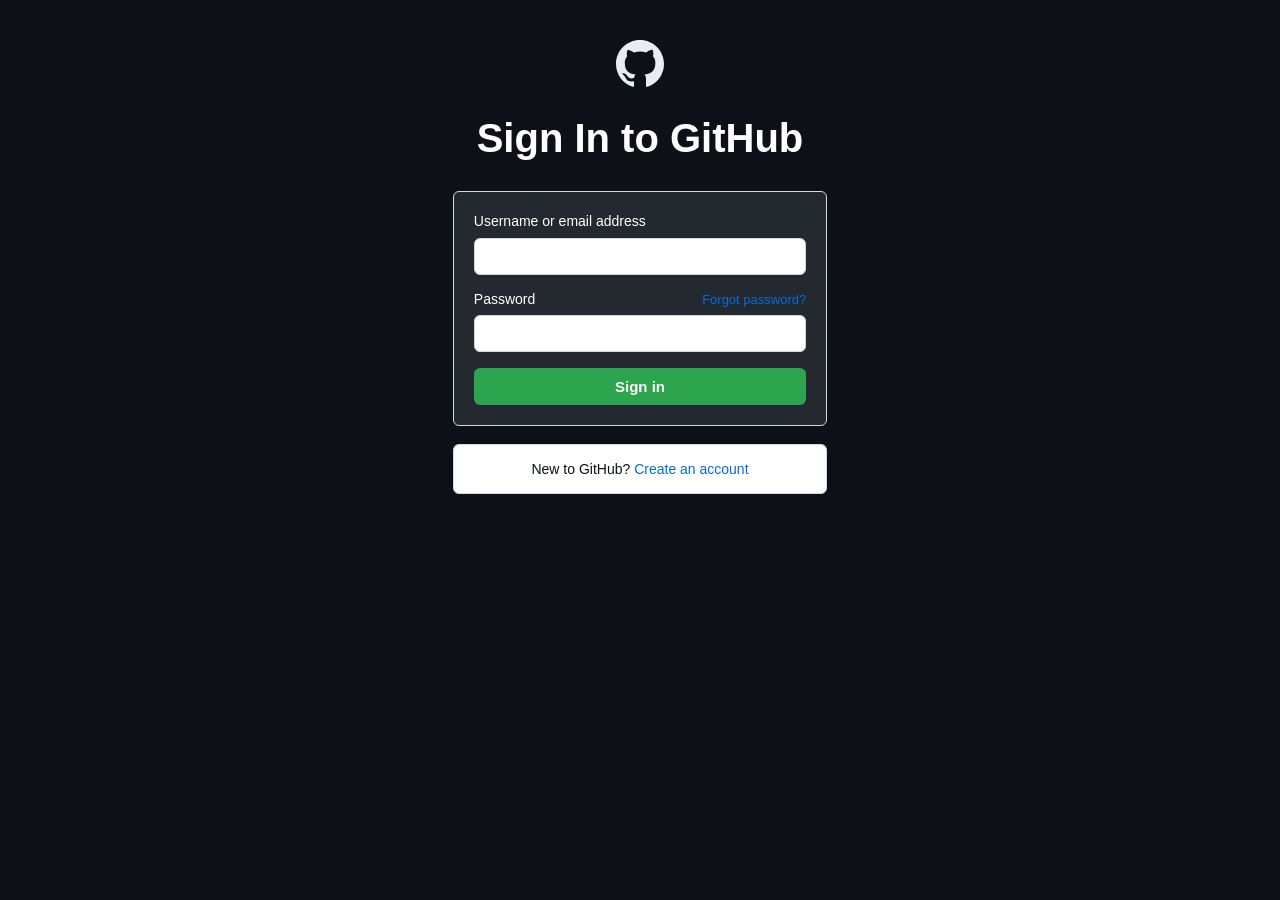
==== index.html @ 65d45bc3 "first commit" ====
<!DOCTYPE html>
<html lang="en">
<head>
    <meta charset="UTF-8">
    <meta name="viewport" content="width=device-width, initial-scale=1.0">
    <title>GitHub Login</title>
    <link rel="stylesheet" href="style.css">
</head>
<body>

<div class="container">
   <div class="logo">
    <svg viewBox="0 0 16 16" aria-hidden="true">
      <path d="M8 0C3.58 0 0 3.58 0 8c0 3.54 2.29 6.53 5.47 7.59.4.07.55-.17.55-.38
        0-.19-.01-.82-.01-1.49-2.01.37-2.53-.49-2.69-.94-.09-.23-.48-.94-.82-1.13
        -.28-.15-.68-.52-.01-.53.63-.01 1.08.58 1.23.82.72 1.21 1.87.87 2.33.66
        .07-.52.28-.87.51-1.07-1.78-.2-3.64-.89-3.64-3.95 0-.87.31-1.59.82-2.15
        -.08-.2-.36-1.02.08-2.12 0 0 .67-.21 2.2.82.64-.18 1.32-.27 2-.27.68 0
        1.36.09 2 .27 1.53-1.04 2.2-.82 2.2-.82.44 1.1.16 1.92.08 2.12.51.56
        .82 1.27.82 2.15 0 3.07-1.87 3.75-3.65 3.95.29.25.54.73.54 1.48 0 1.07
        -.01 1.93-.01 2.2 0 .21.15.46.55.38A8.013 8.013 0 0 0 16 8c0-4.42-3.58-8-8-8z"/>
    </svg>
  </div>

    <h1>Sign In to GitHub</h1>

    <div class="login-box">
        <label style="color: white;">Username or email address</label>
        <input type="text">

        <div class="password">
            <label style="color: white;">Password</label>
            <a class="forgot" href="#">Forgot password?</a>
        </div>

        <input type="password">

        <button>Sign in</button>
    </div>
    <div class="signup-box">
        New to GitHub?
        <a href="./create.html" class="forgot">Create an account</a>
    </div>
    <div class="end">
        <a href="#">Terms</a>
        <a href="#">   Privacy</a>
         <a href="#"  >Security</a>
         <a href="#">  contact GitHub</a>

</div>

</body>
</html>
---- style.css ----
* {
    margin: 0;
    padding: 0;
    box-sizing: border-box;
    font-family: Arial, Helvetica, sans-serif;
    color: #0d1117;
}

body {
    background: #f6f8fa;
    display: flex;
    justify-content: center;
    align-items: center;
    height: 100vh;
}

img {
    width: 100%;
    display: block;
    margin: 30px auto 20px;
}

.container {
    width: 30%;
    text-align: center;
}

h1 {
    margin-bottom: 30px;
    font-size: 40px;
    color: #ffffff;
}

.login-box {
    background: #24292f;
    border: 1px solid #d0d7de;
    border-radius: 6px;
    padding: 20px;
    text-align: left;
}

label {
    font-size: 14px;
    font-weight: 500;
}

input {
    width: 100%;
    padding: 10px;
    margin: 8px 0 16px;
    border: 1px solid #d0d7de;
    border-radius: 6px;
    outline: none;
}

input:focus {
    border-color: #0969da;
    box-shadow: 0 0 5px rgba(9, 105, 218, .3);
}

.password {
    display: flex;
    justify-content: space-between;
    align-items: center;
}

.password a {
    /* text-decoration:none; */
    color: #0969da;
    font-size: 13px;
}
.forgot{
    text-decoration: none;
}
.forgot:hover{
    text-decoration: underline;
    color: #dae8fd;
}

button {
    width: 100%;
    padding: 10px;
    background: #2da44e;
    color: white;
    border: none;
    border-radius: 6px;
    cursor: pointer;
    font-size: 15px;
    font-weight: bold;
}

button:hover {
    background: #218739;
}

.signup-box {
    margin-top: 18px;
    background: #fff;
    border: 1px solid #d0d7de;
    border-radius: 6px;
    padding: 16px;
    font-size: 14px;
}
.signup-box:hover{
    background-color: #6d6d6d;
}
.signup-box a {
    text-decoration: none;
    color: #0969da;
}

.end {
    margin-top: 60px;
    text-align: center;
    /* background:#cb1010; */
    font-size: 20px;
    color: #57606a;
    justify-content: space-around;



}

* {
  box-sizing: border-box;
  margin: 0;
  padding: 0;
}

body {
  font-family: -apple-system, BlinkMacSystemFont, "Segoe UI", Helvetica, Arial, sans-serif;
  background-color: #0d1117;
  color: #e6edf3;
  min-height: 100vh;
  display: flex;
  flex-direction: column;
  align-items: center;
  justify-content: flex-start;
  padding: 40px 16px 80px;
}

/* Logo */
.logo {
  margin-bottom: 24px;
}

.logo svg {
  width: 48px;
  height: 48px;
  fill: #e6edf3;
}

/* Card */
.card {
  background-color: #161b22;
  border: 1px solid #30363d;
  border-radius: 6px;
  padding: 24px;
  width: 100%;
  max-width: 340px;
}

.card h1 {
  font-size: 24px;
  font-weight: 300;
  text-align: center;
  margin-bottom: 16px;
  color: #e6edf3;
}

/* Step indicator */
.step-text {
  font-size: 12px;
  color: #8b949e;
  text-align: center;
  margin-bottom: 16px;
}

.step-text strong {
  color: #e6edf3;
}

/* Form groups */
.form-group {
  margin-bottom: 16px;
}

.form-group label {
  display: block;
  font-size: 14px;
  font-weight: 600;
  margin-bottom: 6px;
  color: #e6edf3;
}

.label-note {
  font-weight: 400;
  color: #8b949e;
}

.form-group input[type="text"],
.form-group input[type="email"],
.form-group input[type="password"] {
  width: 100%;
  padding: 5px 12px;
  font-size: 14px;
  color: #e6edf3;
  background-color: #ffffff;
  border: 1px solid #30363d;
  border-radius: 6px;
  height: 32px;
  outline: none;
  transition: border-color 0.2s, box-shadow 0.2s;
}

.form-group input[type="text"]:focus,
.form-group input[type="email"]:focus,
.form-group input[type="password"]:focus {
  border-color: #1f6feb;
  box-shadow: 0 0 0 3px rgba(31, 111, 235, 0.3);
}

.form-hint {
  font-size: 12px;
  color: #8b949e;
  margin-top: 4px;
  line-height: 1.5;
}

/* Checkbox row */
.checkbox-row {
  display: flex;
  align-items: flex-start;
  gap: 8px;
  margin-top: 4px;
}

.checkbox-row input[type="checkbox"] {
  width: 16px;
  height: 16px;
  flex-shrink: 0;
  margin-top: 2px;
  cursor: pointer;
}

.checkbox-label {
  font-weight: 400;
  font-size: 13px;
  color: #8b949e;
  cursor: pointer;
  line-height: 1.5;
}

/* Submit button */
.btn-primary {
  width: 100%;
  padding: 5px 16px;
  font-size: 14px;
  font-weight: 600;
  color: #ffffff;
  background-color: #238636;
  border: 1px solid rgba(240, 246, 252, 0.1);
  border-radius: 6px;
  height: 32px;
  cursor: pointer;
  transition: background-color 0.2s;
  margin-top: 4px;
}

.btn-primary:hover {
  background-color: #2ea043;
}

/* Terms text */
.terms {
  font-size: 12px;
  color: #8b949e;
  margin-top: 16px;
  line-height: 1.6;
}

.terms a {
  color: #58a6ff;
  text-decoration: none;
}

.terms a:hover {
  text-decoration: underline;
}

/* Sign-in box */
.signin-link {
  margin-top: 16px;
  font-size: 14px;
  text-align: center;
  color: #e6edf3;
  background-color: #161b22;
  border: 1px solid #30363d;
  border-radius: 6px;
  padding: 16px;
  width: 100%;
  max-width: 340px;
}

.signin-link a {
  color: #58a6ff;
  text-decoration: none;
}

.signin-link a:hover {
  text-decoration: underline;
}

/* Footer */
footer {
  margin-top: 40px;
  font-size: 12px;
  color: #8b949e;
  text-align: center;
}

footer a {
  color: #8b949e;
  text-decoration: none;
  margin: 0 8px;
}

footer a:hover {
  color: #58a6ff;
  text-decoration: underline;
}
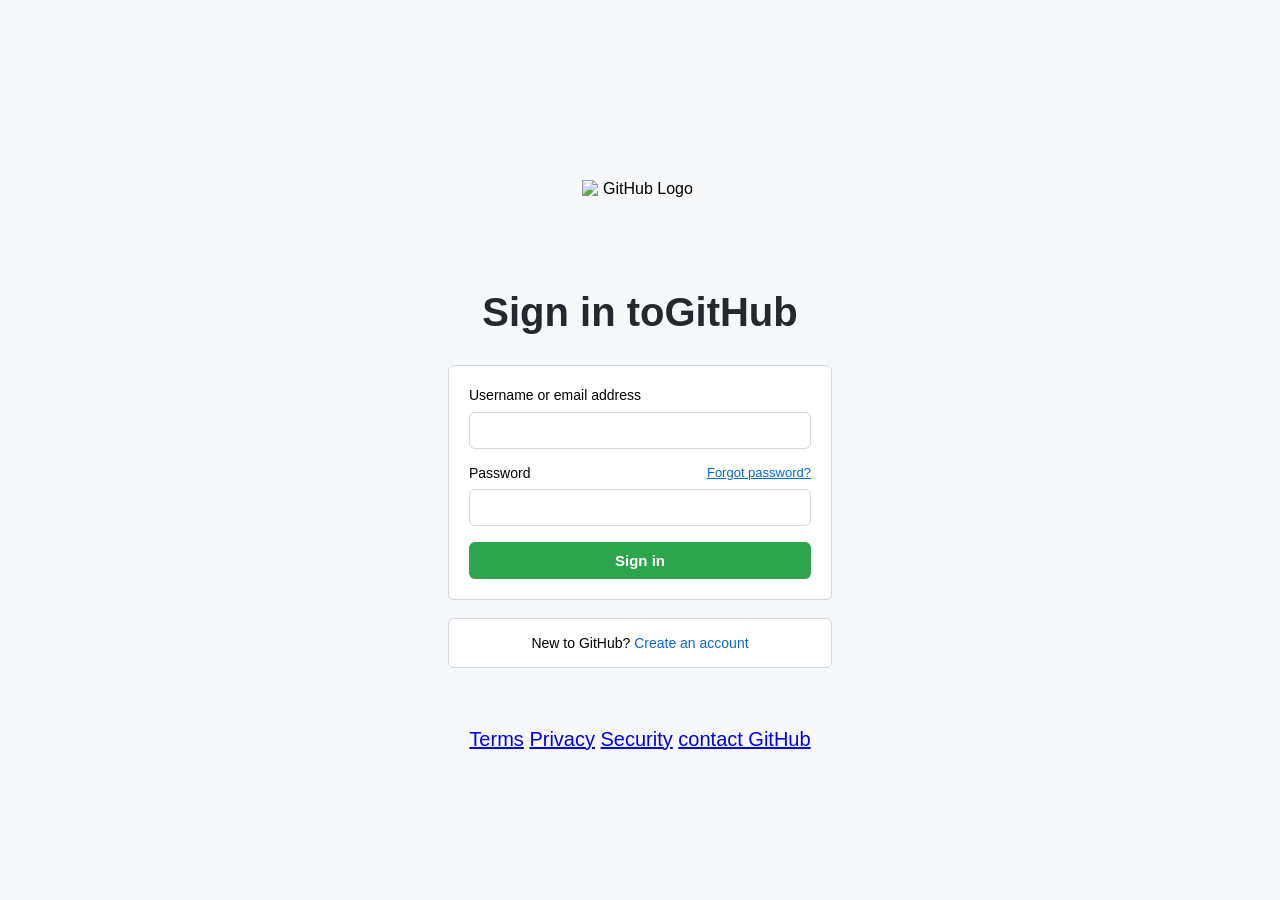
==== commit 510aebf7: "secondcommit" ====
--- a/index.html
+++ b/index.html
@@ -3,43 +3,33 @@
 <head>
     <meta charset="UTF-8">
     <meta name="viewport" content="width=device-width, initial-scale=1.0">
-    <title>GitHub Login</title>
+    <title>GitHub Login Clone</title>
     <link rel="stylesheet" href="style.css">
 </head>
 <body>
 
 <div class="container">
-   <div class="logo">
-    <svg viewBox="0 0 16 16" aria-hidden="true">
-      <path d="M8 0C3.58 0 0 3.58 0 8c0 3.54 2.29 6.53 5.47 7.59.4.07.55-.17.55-.38
-        0-.19-.01-.82-.01-1.49-2.01.37-2.53-.49-2.69-.94-.09-.23-.48-.94-.82-1.13
-        -.28-.15-.68-.52-.01-.53.63-.01 1.08.58 1.23.82.72 1.21 1.87.87 2.33.66
-        .07-.52.28-.87.51-1.07-1.78-.2-3.64-.89-3.64-3.95 0-.87.31-1.59.82-2.15
-        -.08-.2-.36-1.02.08-2.12 0 0 .67-.21 2.2.82.64-.18 1.32-.27 2-.27.68 0
-        1.36.09 2 .27 1.53-1.04 2.2-.82 2.2-.82.44 1.1.16 1.92.08 2.12.51.56
-        .82 1.27.82 2.15 0 3.07-1.87 3.75-3.65 3.95.29.25.54.73.54 1.48 0 1.07
-        -.01 1.93-.01 2.2 0 .21.15.46.55.38A8.013 8.013 0 0 0 16 8c0-4.42-3.58-8-8-8z"/>
-    </svg>
-  </div>
+   <img src="./GitHub-Logo.png" alt="GitHub Logo" class="logo">
 
-    <h1>Sign In to GitHub</h1>
+    <h1>Sign in toGitHub</h1>
 
     <div class="login-box">
-        <label style="color: white;">Username or email address</label>
+        <label>Username or email address</label>
         <input type="text">
 
         <div class="password">
-            <label style="color: white;">Password</label>
-            <a class="forgot" href="#">Forgot password?</a>
+            <label>Password</label>
+            <a href="#">Forgot password?</a>
         </div>
 
         <input type="password">
 
         <button>Sign in</button>
     </div>
+
     <div class="signup-box">
         New to GitHub?
-        <a href="./create.html" class="forgot">Create an account</a>
+        <a href="./create.html">Create an account</a>
     </div>
     <div class="end">
         <a href="#">Terms</a>
--- a/style.css
+++ b/style.css
@@ -1,331 +1,214 @@
-* {
-    margin: 0;
-    padding: 0;
-    box-sizing: border-box;
-    font-family: Arial, Helvetica, sans-serif;
-    color: #0d1117;
-}
-
-body {
-    background: #f6f8fa;
-    display: flex;
+*{
+    margin:0;
+    padding:0;
+    box-sizing:border-box;
+    font-family:Arial, Helvetica, sans-serif;
+}
+
+body{
+    background:#f6f8fa;
+    display:flex;
+    justify-content:center;
+    align-items:center;
+    height:100vh;
+}
+img{
+    width:100%;
+    display:block;
+    margin:30px auto 20px;
+}
+
+.container{
+    width:30%;
+    text-align:center;
+}
+
+.container img{
+    width: 30%;
+    height: 10vh;
+}
+
+h1{
+    margin-bottom:30px;
+    font-size:40px;
+    color:#24292f;
+}
+
+.login-box{
+    background:#fff;
+    border:1px solid #d0d7de;
+    border-radius:6px;
+    padding:20px;
+    text-align:left;
+}
+
+label{
+    font-size:14px;
+    font-weight:500;
+}
+
+input{
+    width:100%;
+    padding:10px;
+    margin:8px 0 16px;
+    border:1px solid #d0d7de;
+    border-radius:6px;
+    outline:none;
+}
+
+input:focus{
+    border-color:#0969da;
+    box-shadow:0 0 5px rgba(9,105,218,.3);
+}
+
+.password{
+    display:flex;
+    justify-content:space-between;
+    align-items:center;
+}
+
+.password a{
+    /* text-decoration:none; */
+    color:#0969da;
+    font-size:13px;
+}
+
+button{
+    width:100%;
+    padding:10px;
+    background:#2da44e;
+    color:white;
+    border:none;
+    border-radius:6px;
+    cursor:pointer;
+    font-size:15px;
+    font-weight:bold;
+}
+
+button:hover{
+    background:#218739;
+}
+
+.signup-box{
+    margin-top:18px;
+    background:#fff;
+    border:1px solid #d0d7de;
+    border-radius:6px;
+    padding:16px;
+    font-size:14px;
+}
+
+.signup-box a{
+    text-decoration:none;
+    color:#0969da;
+}
+.end{
+    margin-top:60px;
+    text-align:center;
+    /* background:#cb1010; */
+    font-size:20px;
+    color:#57606a;
+    justify-content:space-around;
+
+
+
+}
+.master{
+height: 100vh;
+width: 100%;
+display: flex;
+}
+
+.img-section{
+background-image: url(./bg.webp);
+height: 100vh;
+background-size: cover;
+background-repeat: no-repeat;
+width: 50%;
+color: white
+}
+.img-section h1{
+    color: white;
+    display: flex;
+    width: 100%;
+    margin-top: 100px;
     justify-content: center;
     align-items: center;
+    /* background-color: aqua; */
+    font-size: 42px;
+}
+
+.img-section p{
+    display: flex;
+    width: 100%;
+    justify-content:start;
+    margin-top: 10px;
+    margin-left: 135px;
+    align-items: center;
+    /* background-color: aqua; */
+    font-size: 18px;
+
+}
+
+.text-section{
+    width: 50%;
     height: 100vh;
-}
-
-img {
-    width: 100%;
-    display: block;
-    margin: 30px auto 20px;
-}
-
-.container {
-    width: 30%;
-    text-align: center;
-}
-
-h1 {
+    /* background-color: #0969da; */
+    display: flex;
+    justify-content: center;
+    align-items: center;
+    flex-direction: column; 
+  
+
+}
+.info{
+    width: 70%; 
+    height: 100vh;
+    /* background-color: #0969da; */
+    display: flex;
+    flex-direction: column;
+    /* justify-content: center; */
+}
+.info h3{
+    font-size:35px;
+    margin-top: 60px;
     margin-bottom: 30px;
-    font-size: 40px;
-    color: #ffffff;
-}
-
-.login-box {
-    background: #24292f;
-    border: 1px solid #d0d7de;
-    border-radius: 6px;
-    padding: 20px;
-    text-align: left;
-}
-
-label {
-    font-size: 14px;
-    font-weight: 500;
-}
-
-input {
-    width: 100%;
+
+}
+
+.info label{
+    /* background-color: #218739; */
+    font-size: 20px;
+    font-weight: bold;
+    margin-top:20px;
+}
+
+.info input{
     padding: 10px;
-    margin: 8px 0 16px;
-    border: 1px solid #d0d7de;
-    border-radius: 6px;
-    outline: none;
-}
-
-input:focus {
-    border-color: #0969da;
-    box-shadow: 0 0 5px rgba(9, 105, 218, .3);
-}
-
-.password {
-    display: flex;
-    justify-content: space-between;
-    align-items: center;
-}
-
-.password a {
-    /* text-decoration:none; */
-    color: #0969da;
-    font-size: 13px;
-}
-.forgot{
-    text-decoration: none;
-}
-.forgot:hover{
-    text-decoration: underline;
-    color: #dae8fd;
-}
-
-button {
-    width: 100%;
-    padding: 10px;
-    background: #2da44e;
-    color: white;
-    border: none;
-    border-radius: 6px;
-    cursor: pointer;
     font-size: 15px;
-    font-weight: bold;
-}
-
-button:hover {
-    background: #218739;
-}
-
-.signup-box {
-    margin-top: 18px;
-    background: #fff;
-    border: 1px solid #d0d7de;
-    border-radius: 6px;
-    padding: 16px;
-    font-size: 14px;
-}
-.signup-box:hover{
-    background-color: #6d6d6d;
-}
-.signup-box a {
-    text-decoration: none;
-    color: #0969da;
-}
-
-.end {
-    margin-top: 60px;
-    text-align: center;
-    /* background:#cb1010; */
-    font-size: 20px;
-    color: #57606a;
-    justify-content: space-around;
-
-
-
-}
-
-* {
-  box-sizing: border-box;
-  margin: 0;
-  padding: 0;
-}
-
-body {
-  font-family: -apple-system, BlinkMacSystemFont, "Segoe UI", Helvetica, Arial, sans-serif;
-  background-color: #0d1117;
-  color: #e6edf3;
-  min-height: 100vh;
-  display: flex;
-  flex-direction: column;
-  align-items: center;
-  justify-content: flex-start;
-  padding: 40px 16px 80px;
-}
-
-/* Logo */
-.logo {
-  margin-bottom: 24px;
-}
-
-.logo svg {
-  width: 48px;
-  height: 48px;
-  fill: #e6edf3;
-}
-
-/* Card */
-.card {
-  background-color: #161b22;
-  border: 1px solid #30363d;
-  border-radius: 6px;
-  padding: 24px;
-  width: 100%;
-  max-width: 340px;
-}
-
-.card h1 {
-  font-size: 24px;
-  font-weight: 300;
-  text-align: center;
-  margin-bottom: 16px;
-  color: #e6edf3;
-}
-
-/* Step indicator */
-.step-text {
-  font-size: 12px;
-  color: #8b949e;
-  text-align: center;
-  margin-bottom: 16px;
-}
-
-.step-text strong {
-  color: #e6edf3;
-}
-
-/* Form groups */
-.form-group {
-  margin-bottom: 16px;
-}
-
-.form-group label {
-  display: block;
-  font-size: 14px;
-  font-weight: 600;
-  margin-bottom: 6px;
-  color: #e6edf3;
-}
-
-.label-note {
-  font-weight: 400;
-  color: #8b949e;
-}
-
-.form-group input[type="text"],
-.form-group input[type="email"],
-.form-group input[type="password"] {
-  width: 100%;
-  padding: 5px 12px;
-  font-size: 14px;
-  color: #e6edf3;
-  background-color: #ffffff;
-  border: 1px solid #30363d;
-  border-radius: 6px;
-  height: 32px;
-  outline: none;
-  transition: border-color 0.2s, box-shadow 0.2s;
-}
-
-.form-group input[type="text"]:focus,
-.form-group input[type="email"]:focus,
-.form-group input[type="password"]:focus {
-  border-color: #1f6feb;
-  box-shadow: 0 0 0 3px rgba(31, 111, 235, 0.3);
-}
-
-.form-hint {
-  font-size: 12px;
-  color: #8b949e;
-  margin-top: 4px;
-  line-height: 1.5;
-}
-
-/* Checkbox row */
-.checkbox-row {
-  display: flex;
-  align-items: flex-start;
-  gap: 8px;
-  margin-top: 4px;
-}
-
-.checkbox-row input[type="checkbox"] {
-  width: 16px;
-  height: 16px;
-  flex-shrink: 0;
-  margin-top: 2px;
-  cursor: pointer;
-}
-
-.checkbox-label {
-  font-weight: 400;
-  font-size: 13px;
-  color: #8b949e;
-  cursor: pointer;
-  line-height: 1.5;
-}
-
-/* Submit button */
-.btn-primary {
-  width: 100%;
-  padding: 5px 16px;
-  font-size: 14px;
-  font-weight: 600;
-  color: #ffffff;
-  background-color: #238636;
-  border: 1px solid rgba(240, 246, 252, 0.1);
-  border-radius: 6px;
-  height: 32px;
-  cursor: pointer;
-  transition: background-color 0.2s;
-  margin-top: 4px;
-}
-
-.btn-primary:hover {
-  background-color: #2ea043;
-}
-
-/* Terms text */
-.terms {
-  font-size: 12px;
-  color: #8b949e;
-  margin-top: 16px;
-  line-height: 1.6;
-}
-
-.terms a {
-  color: #58a6ff;
-  text-decoration: none;
-}
-
-.terms a:hover {
-  text-decoration: underline;
-}
-
-/* Sign-in box */
-.signin-link {
-  margin-top: 16px;
-  font-size: 14px;
-  text-align: center;
-  color: #e6edf3;
-  background-color: #161b22;
-  border: 1px solid #30363d;
-  border-radius: 6px;
-  padding: 16px;
-  width: 100%;
-  max-width: 340px;
-}
-
-.signin-link a {
-  color: #58a6ff;
-  text-decoration: none;
-}
-
-.signin-link a:hover {
-  text-decoration: underline;
-}
-
-/* Footer */
-footer {
-  margin-top: 40px;
-  font-size: 12px;
-  color: #8b949e;
-  text-align: center;
-}
-
-footer a {
-  color: #8b949e;
-  text-decoration: none;
-  margin: 0 8px;
-}
-
-footer a:hover {
-  color: #58a6ff;
-  text-decoration: underline;
+
+}
+
+.info button{
+    margin-top: 5px;
+    background-color: #eeeef0;
+    border: solid silver 1px;
+    color: black;
+}
+
+.info p{
+    font-size: 12px;
+    margin-top: -10px;
+}
+
+.footer{
+    margin-top: 20px;
+}
+
+.footer p{
+    margin-top: 8px;
+}
+
+.master button:hover{
+    background-color: #2da44e;
 }
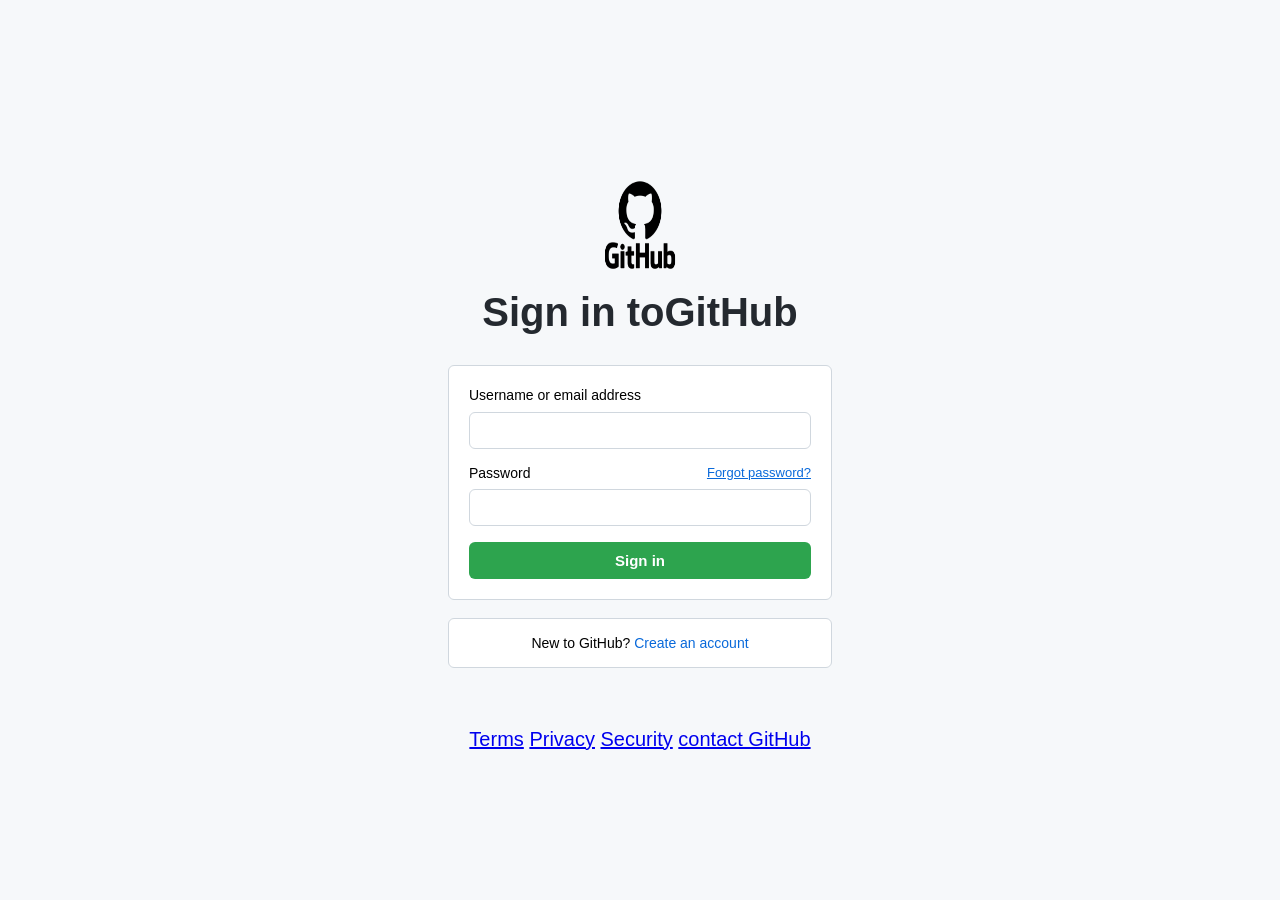
==== commit 24792ca1: "seccondcommit" ====
--- a/index.html
+++ b/index.html
@@ -9,7 +9,7 @@
 <body>
 
 <div class="container">
-   <img src="./GitHub-Logo.png" alt="GitHub Logo" class="logo">
+   <img src="./GitHub-Logo (1).png" alt="GitHub Logo" class="logo">
 
     <h1>Sign in toGitHub</h1>
 
